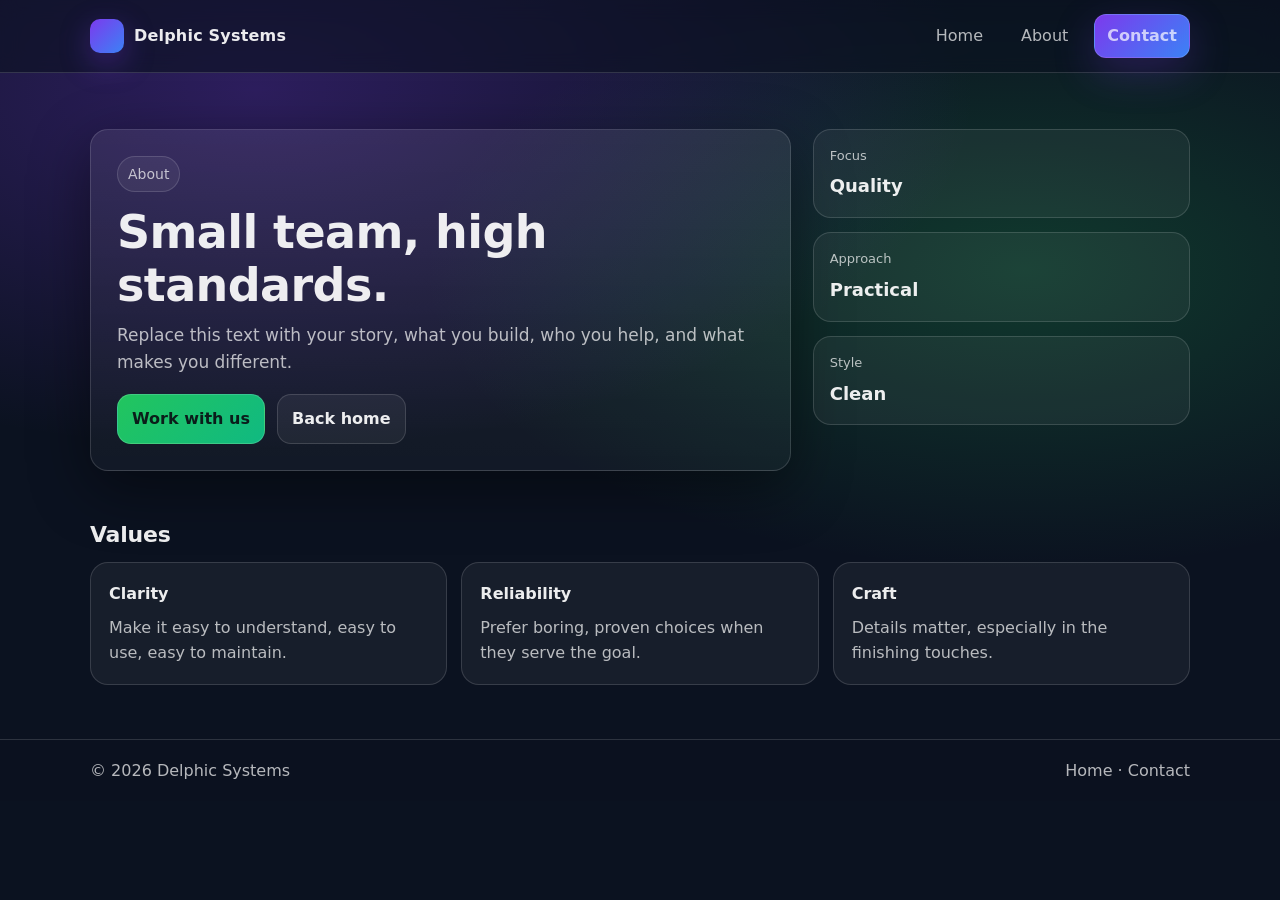
==== about/index.html @ 9fe0c0f6 "feat/new website" ====
<!doctype html>
<html lang="en">
<head>
  <meta charset="utf-8" />
  <meta name="viewport" content="width=device-width, initial-scale=1" />
  <title>About, Delphic Systems</title>
  <meta name="description" content="About Delphic Systems." />
  <link rel="stylesheet" href="../assets/css/styles.css" />
</head>

<body>
  <header class="header">
    <div class="container">
      <nav class="nav">
        <a class="brand" href="../">
          <span class="logo" aria-hidden="true"></span>
          <span>Delphic Systems</span>
        </a>

        <div class="navlinks">
          <a href="../">Home</a>
          <a href="./">About</a>
          <a class="cta" href="mailto:hello@delphic-systems.com">Contact</a>
        </div>
      </nav>
    </div>
  </header>

  <main class="container">
    <section class="hero">
      <div class="hero-grid">
        <div class="hero-card">
          <div class="kicker">About</div>
          <h1>Small team, high standards.</h1>
          <p class="lede">
            Replace this text with your story, what you build, who you help, and what makes you different.
          </p>

          <div class="hero-actions">
            <a class="button primary" href="mailto:hello@delphic-systems.com">Work with us</a>
            <a class="button" href="../">Back home</a>
          </div>
        </div>

        <div class="side">
          <div class="stat">
            <div class="label">Focus</div>
            <div class="value">Quality</div>
          </div>
          <div class="stat">
            <div class="label">Approach</div>
            <div class="value">Practical</div>
          </div>
          <div class="stat">
            <div class="label">Style</div>
            <div class="value">Clean</div>
          </div>
        </div>
      </div>
    </section>

    <section class="section">
      <h2>Values</h2>
      <div class="grid">
        <div class="card">
          <strong>Clarity</strong>
          <p>Make it easy to understand, easy to use, easy to maintain.</p>
        </div>
        <div class="card">
          <strong>Reliability</strong>
          <p>Prefer boring, proven choices when they serve the goal.</p>
        </div>
        <div class="card">
          <strong>Craft</strong>
          <p>Details matter, especially in the finishing touches.</p>
        </div>
      </div>
    </section>
  </main>

  <footer class="footer">
    <div class="container footer-inner">
      <div>© <span id="year"></span> Delphic Systems</div>
      <div><a href="../">Home</a> · <a href="mailto:hello@delphic-systems.com">Contact</a></div>
    </div>
  </footer>

  <script>
    document.getElementById("year").textContent = new Date().getFullYear();
  </script>
</body>
</html>
---- assets/css/styles.css ----
/* assets/css/styles.css */

/* 1) Design tokens */
:root{
  --bg: #0b1220;
  --panel: rgba(255,255,255,0.06);
  --panel-strong: rgba(255,255,255,0.10);
  --text: rgba(255,255,255,0.92);
  --muted: rgba(255,255,255,0.70);
  --border: rgba(255,255,255,0.14);

  --accent: #7c3aed;
  --accent-2: #22c55e;

  --shadow: 0 18px 60px rgba(0,0,0,0.45);
  --radius: 18px;

  --max: 1100px;
}

/* 2) Base */
*{ box-sizing: border-box; }
html, body{ height: 100%; }
body{
  margin: 0;
  color: var(--text);
  background: radial-gradient(1200px 600px at 20% 10%, rgba(124,58,237,0.30), transparent 60%),
              radial-gradient(1000px 500px at 80% 30%, rgba(34,197,94,0.22), transparent 60%),
              var(--bg);
  font-family: ui-sans-serif, system-ui, -apple-system, "Segoe UI", Roboto, Arial, "Apple Color Emoji","Segoe UI Emoji";
  line-height: 1.6;
}

a{ color: inherit; text-decoration: none; }
a:hover{ text-decoration: underline; }

.container{
  width: min(var(--max), calc(100% - 40px));
  margin: 0 auto;
}

/* 3) Header / Nav */
.header{
  position: sticky;
  top: 0;
  z-index: 50;
  backdrop-filter: blur(10px);
  background: rgba(11,18,32,0.60);
  border-bottom: 1px solid var(--border);
}

.nav{
  display: flex;
  align-items: center;
  justify-content: space-between;
  padding: 14px 0;
  gap: 18px;
}

.brand{
  display: inline-flex;
  align-items: center;
  gap: 10px;
  font-weight: 800;
  letter-spacing: 0.2px;
}

.logo{
  width: 34px;
  height: 34px;
  border-radius: 10px;
  background: linear-gradient(135deg, var(--accent), #3b82f6);
  box-shadow: 0 10px 30px rgba(124,58,237,0.35);
}

.navlinks{
  display: flex;
  gap: 14px;
  align-items: center;
  flex-wrap: wrap;
}

.navlinks a{
  padding: 8px 12px;
  border-radius: 12px;
  color: var(--muted);
}

.navlinks a:hover{
  background: rgba(255,255,255,0.06);
  color: var(--text);
  text-decoration: none;
}

.cta{
  display: inline-flex;
  align-items: center;
  justify-content: center;
  padding: 10px 14px;
  border-radius: 14px;
  background: linear-gradient(135deg, var(--accent), #3b82f6);
  border: 1px solid rgba(255,255,255,0.14);
  box-shadow: 0 14px 40px rgba(124,58,237,0.25);
  font-weight: 700;
}

.cta:hover{
  filter: brightness(1.05);
  text-decoration: none;
}

/* 4) Hero */
.hero{
  padding: 56px 0 24px;
}

.hero-grid{
  display: grid;
  grid-template-columns: 1.3fr 0.7fr;
  gap: 22px;
  align-items: start;
}

.hero-card{
  border: 1px solid var(--border);
  background: linear-gradient(180deg, rgba(255,255,255,0.08), rgba(255,255,255,0.03));
  border-radius: var(--radius);
  box-shadow: var(--shadow);
  padding: 26px;
}

.kicker{
  display: inline-flex;
  gap: 8px;
  align-items: center;
  padding: 6px 10px;
  border-radius: 999px;
  background: rgba(255,255,255,0.06);
  border: 1px solid var(--border);
  color: var(--muted);
  font-size: 14px;
}

h1{
  margin: 14px 0 10px;
  font-size: clamp(32px, 3.8vw, 46px);
  line-height: 1.15;
  letter-spacing: -0.6px;
}

.lede{
  margin: 0 0 18px;
  color: var(--muted);
  font-size: 17px;
}

.hero-actions{
  display: flex;
  gap: 12px;
  flex-wrap: wrap;
  margin-top: 12px;
}

.button{
  display: inline-flex;
  align-items: center;
  justify-content: center;
  padding: 11px 14px;
  border-radius: 14px;
  border: 1px solid var(--border);
  background: rgba(255,255,255,0.06);
  color: var(--text);
  font-weight: 700;
}

.button:hover{
  background: rgba(255,255,255,0.10);
  text-decoration: none;
}

.button.primary{
  background: linear-gradient(135deg, var(--accent-2), #10b981);
  border-color: rgba(255,255,255,0.16);
  color: rgba(10,15,20,0.92);
}

.button.primary:hover{
  filter: brightness(1.03);
}

.side{
  display: grid;
  gap: 14px;
}

.stat{
  border: 1px solid var(--border);
  background: rgba(255,255,255,0.05);
  border-radius: var(--radius);
  padding: 16px;
}

.stat .label{
  color: var(--muted);
  font-size: 13px;
  margin-bottom: 6px;
}

.stat .value{
  font-size: 18px;
  font-weight: 800;
}

/* 5) Sections */
.section{
  padding: 22px 0 54px;
}

.section h2{
  margin: 0 0 10px;
  font-size: 22px;
  letter-spacing: -0.2px;
}

.grid{
  display: grid;
  grid-template-columns: repeat(3, 1fr);
  gap: 14px;
}

.card{
  border: 1px solid var(--border);
  background: rgba(255,255,255,0.05);
  border-radius: var(--radius);
  padding: 18px;
}

.card p{
  margin: 8px 0 0;
  color: var(--muted);
}

/* 6) Footer */
.footer{
  border-top: 1px solid var(--border);
  padding: 18px 0;
  color: var(--muted);
  background: rgba(11,18,32,0.55);
}

.footer-inner{
  display: flex;
  justify-content: space-between;
  gap: 12px;
  flex-wrap: wrap;
}

/* 7) Responsive */
@media (max-width: 880px){
  .hero-grid{ grid-template-columns: 1fr; }
  .grid{ grid-template-columns: 1fr; }
}
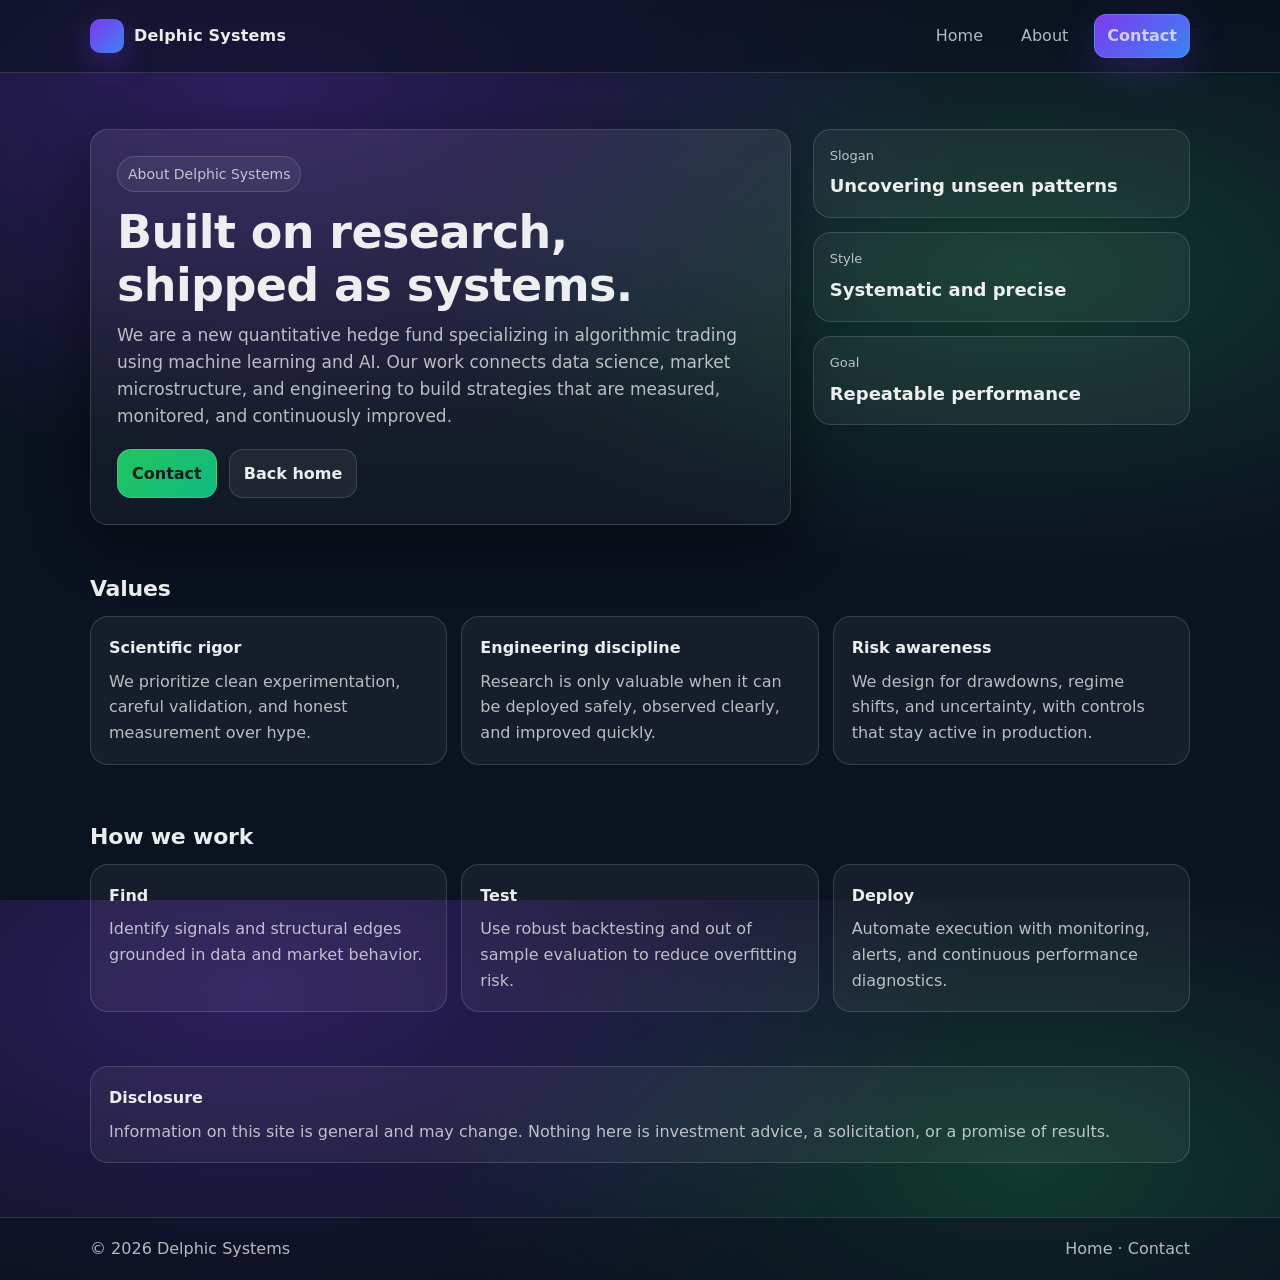
==== commit d4c0d08b: "new content" ====
--- a/about/index.html
+++ b/about/index.html
@@ -4,7 +4,7 @@
   <meta charset="utf-8" />
   <meta name="viewport" content="width=device-width, initial-scale=1" />
   <title>About, Delphic Systems</title>
-  <meta name="description" content="About Delphic Systems." />
+  <meta name="description" content="About Delphic Systems, a quantitative hedge fund specializing in algorithmic trading through machine learning and AI, built on research, engineering, and risk controls." />
   <link rel="stylesheet" href="../assets/css/styles.css" />
 </head>
 
@@ -26,57 +26,86 @@
     </div>
   </header>
 
-  <main class="container">
-    <section class="hero">
-      <div class="hero-grid">
-        <div class="hero-card">
-          <div class="kicker">About</div>
-          <h1>Small team, high standards.</h1>
-          <p class="lede">
-            Replace this text with your story, what you build, who you help, and what makes you different.
-          </p>
+<main class="container">
+  <section class="hero">
+    <div class="hero-grid">
+      <div class="hero-card">
+        <div class="kicker">About Delphic Systems</div>
+        <h1>Built on research, shipped as systems.</h1>
+        <p class="lede">
+          We are a new quantitative hedge fund specializing in algorithmic trading using machine learning and AI.
+          Our work connects data science, market microstructure, and engineering to build strategies that are measured,
+          monitored, and continuously improved.
+        </p>
 
-          <div class="hero-actions">
-            <a class="button primary" href="mailto:hello@delphic-systems.com">Work with us</a>
-            <a class="button" href="../">Back home</a>
-          </div>
-        </div>
-
-        <div class="side">
-          <div class="stat">
-            <div class="label">Focus</div>
-            <div class="value">Quality</div>
-          </div>
-          <div class="stat">
-            <div class="label">Approach</div>
-            <div class="value">Practical</div>
-          </div>
-          <div class="stat">
-            <div class="label">Style</div>
-            <div class="value">Clean</div>
-          </div>
+        <div class="hero-actions">
+          <a class="button primary" href="mailto:hello@delphic-systems.com">Contact</a>
+          <a class="button" href="../">Back home</a>
         </div>
       </div>
-    </section>
 
-    <section class="section">
-      <h2>Values</h2>
-      <div class="grid">
-        <div class="card">
-          <strong>Clarity</strong>
-          <p>Make it easy to understand, easy to use, easy to maintain.</p>
+      <div class="side">
+        <div class="stat">
+          <div class="label">Slogan</div>
+          <div class="value">Uncovering unseen patterns</div>
         </div>
-        <div class="card">
-          <strong>Reliability</strong>
-          <p>Prefer boring, proven choices when they serve the goal.</p>
+        <div class="stat">
+          <div class="label">Style</div>
+          <div class="value">Systematic and precise</div>
         </div>
-        <div class="card">
-          <strong>Craft</strong>
-          <p>Details matter, especially in the finishing touches.</p>
+        <div class="stat">
+          <div class="label">Goal</div>
+          <div class="value">Repeatable performance</div>
         </div>
       </div>
-    </section>
-  </main>
+    </div>
+  </section>
+
+  <section class="section">
+    <h2>Values</h2>
+    <div class="grid">
+      <div class="card">
+        <strong>Scientific rigor</strong>
+        <p>We prioritize clean experimentation, careful validation, and honest measurement over hype.</p>
+      </div>
+      <div class="card">
+        <strong>Engineering discipline</strong>
+        <p>Research is only valuable when it can be deployed safely, observed clearly, and improved quickly.</p>
+      </div>
+      <div class="card">
+        <strong>Risk awareness</strong>
+        <p>We design for drawdowns, regime shifts, and uncertainty, with controls that stay active in production.</p>
+      </div>
+    </div>
+  </section>
+
+  <section class="section" style="padding-top:0;">
+    <h2>How we work</h2>
+    <div class="grid">
+      <div class="card">
+        <strong>Find</strong>
+        <p>Identify signals and structural edges grounded in data and market behavior.</p>
+      </div>
+      <div class="card">
+        <strong>Test</strong>
+        <p>Use robust backtesting and out of sample evaluation to reduce overfitting risk.</p>
+      </div>
+      <div class="card">
+        <strong>Deploy</strong>
+        <p>Automate execution with monitoring, alerts, and continuous performance diagnostics.</p>
+      </div>
+    </div>
+  </section>
+
+  <section class="section" style="padding-top:0;">
+    <div class="card">
+      <strong>Disclosure</strong>
+      <p style="margin-top:8px;">
+        Information on this site is general and may change. Nothing here is investment advice, a solicitation, or a promise of results.
+      </p>
+    </div>
+  </section>
+</main>
 
   <footer class="footer">
     <div class="container footer-inner">
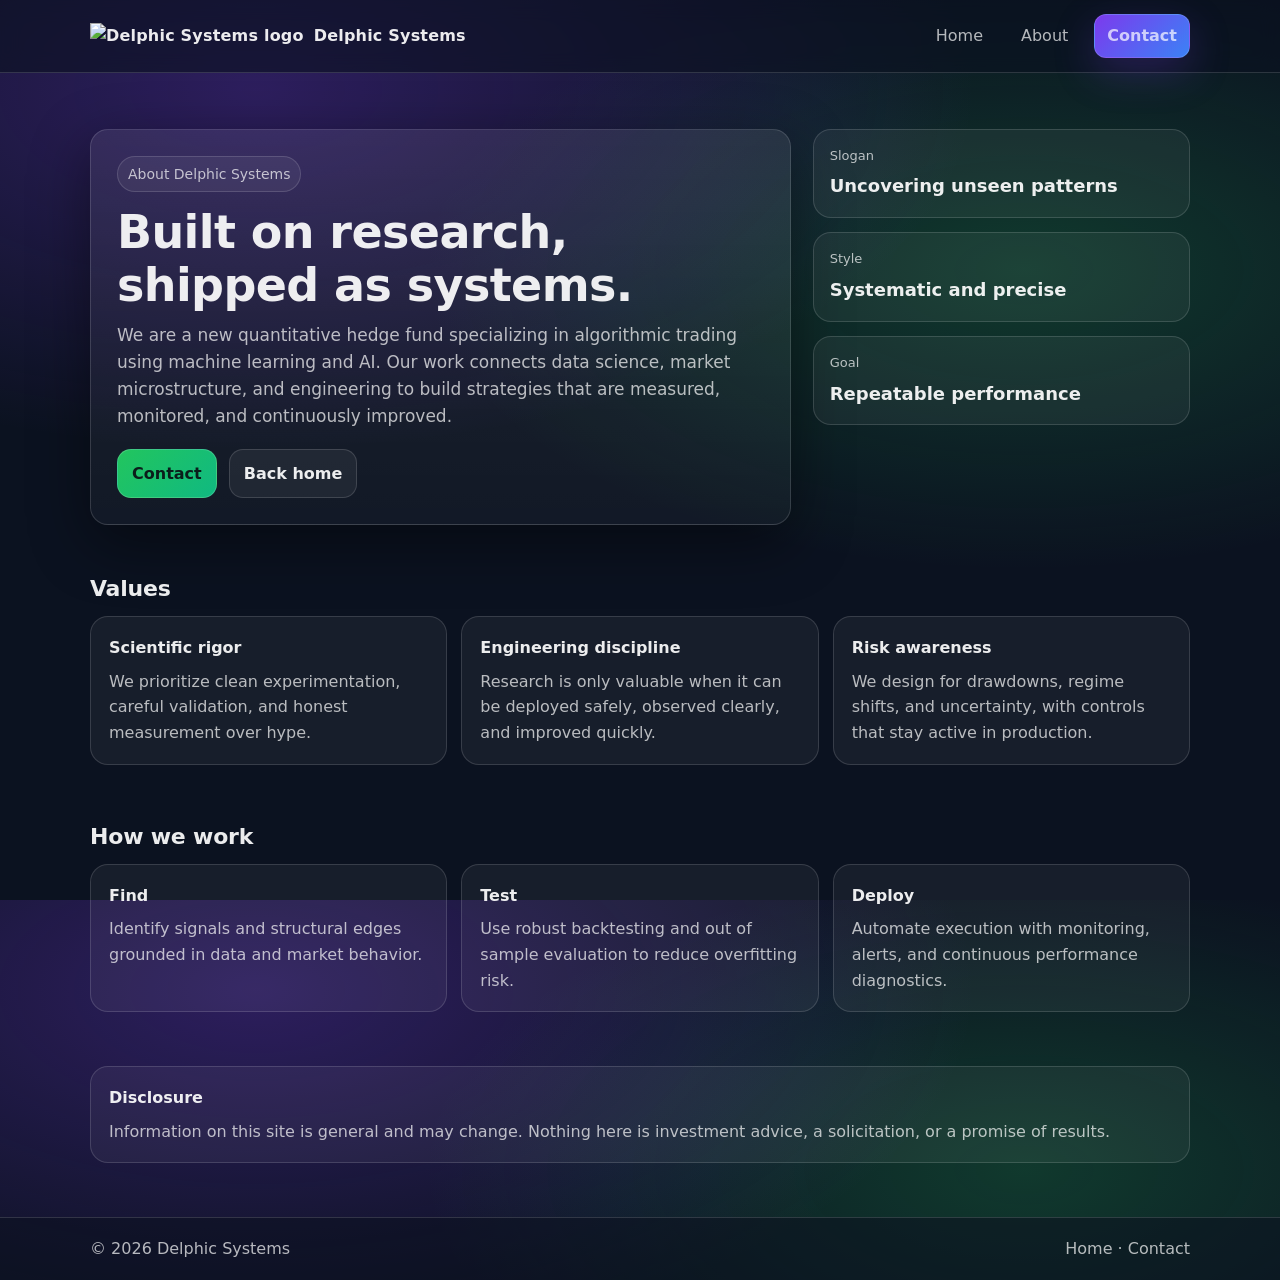
==== commit f6c1b97e: "new logo" ====
--- a/about/index.html
+++ b/about/index.html
@@ -13,7 +13,7 @@
     <div class="container">
       <nav class="nav">
         <a class="brand" href="../">
-          <span class="logo" aria-hidden="true"></span>
+          <img class="logo-img" src="assets/img/logo.png" alt="Delphic Systems logo" />
           <span>Delphic Systems</span>
         </a>
 
